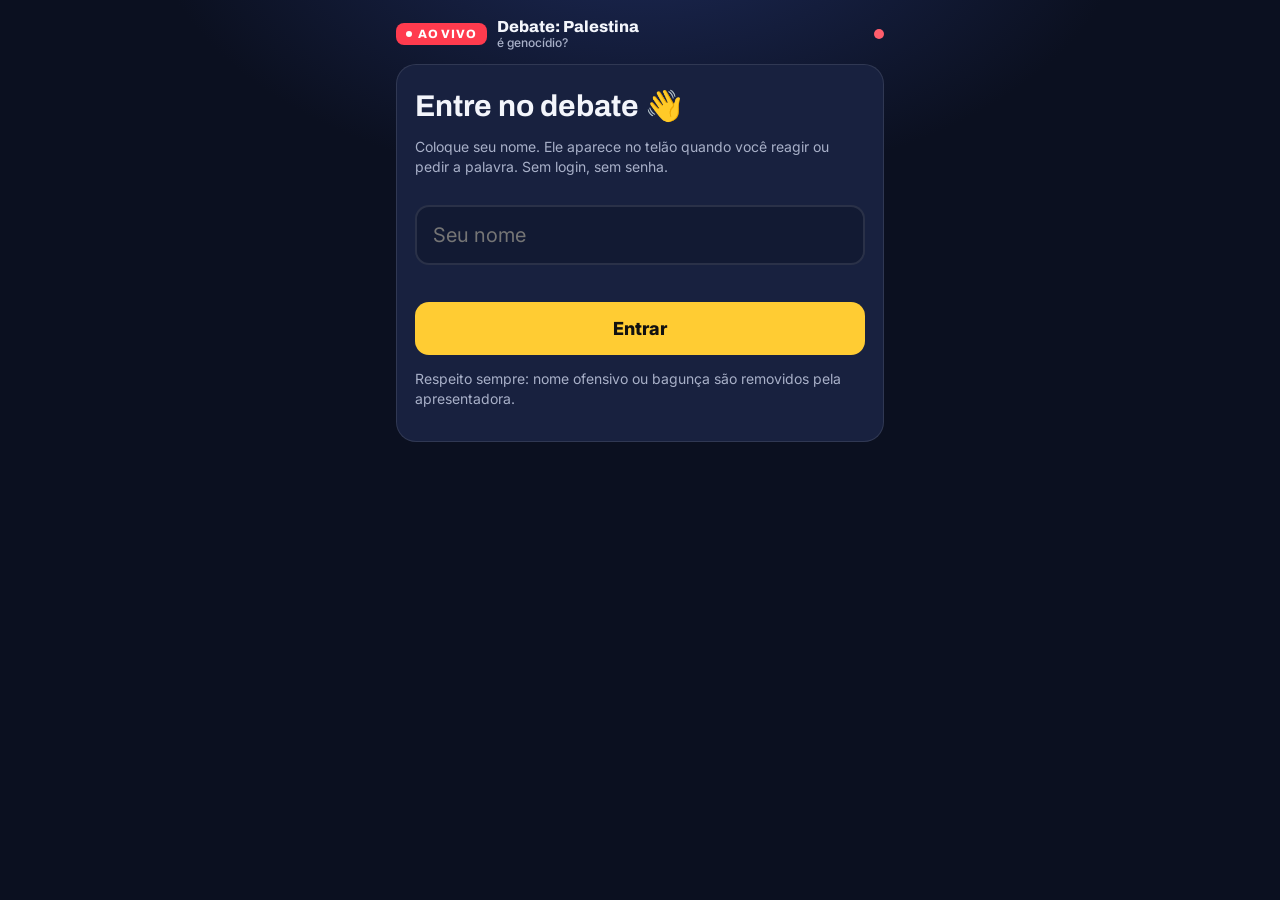
==== index.html @ a7bea403 "Debate ao vivo: telão, painel da apresentadora e página dos alunos Co-Authored-By: Claude Opus 5.5 <" ====
<!DOCTYPE html>
<html lang="pt-BR">
<head>
<meta charset="utf-8">
<meta name="viewport" content="width=device-width, initial-scale=1, maximum-scale=1, viewport-fit=cover">
<meta name="theme-color" content="#0b1020">
<title>Participe · Debate Palestina</title>
<link rel="stylesheet" href="css/base.css">
<style>
  body { min-height: 100dvh; padding: env(safe-area-inset-top) 0 env(safe-area-inset-bottom);
    background: radial-gradient(700px 400px at 50% -10%, #1d2a58, var(--bg) 70%); }
  .app { max-width: 520px; margin: 0 auto; padding: 18px 16px 40px; }
  header { display: flex; align-items: center; gap: 10px; margin-bottom: 14px; }
  header .live-badge { font-size: 12px; }
  header .t { font-family: var(--head); font-weight: 800; font-size: 16px; flex: 1; }
  header .t small { display: block; color: var(--muted); font-family: var(--body); font-weight: 500; font-size: 12px; }

  .box { background: var(--panel); border: 1px solid var(--line); border-radius: 20px; padding: 18px; margin-bottom: 14px; }
  h1 { font-family: var(--head); font-size: 30px; line-height: 1.05; margin: 8px 0 10px; }
  .muted { color: var(--muted); font-size: 14px; line-height: 1.45; }

  #join input { width: 100%; padding: 16px; font-size: 20px; border-radius: 14px; border: 2px solid var(--line); background: var(--bg2); color: var(--text); margin-top: 14px; }
  #join input:focus { outline: none; border-color: var(--blue); }
  .btn { width: 100%; padding: 16px; border-radius: 14px; font-weight: 800; font-size: 18px; background: var(--accent); color: #111; margin-top: 12px; }
  .btn:active { transform: scale(.98); }
  .err { color: var(--red); font-size: 14px; min-height: 1.2em; margin-top: 8px; }

  .me { display: flex; align-items: center; justify-content: space-between; font-size: 14px; color: var(--muted); margin-bottom: 12px; }
  .me b { color: var(--text); font-size: 16px; }
  .me button { background: none; color: var(--blue); font-size: 13px; text-decoration: underline; }

  .now { font-size: 13px; color: var(--muted); text-transform: uppercase; letter-spacing: .1em; }
  .now-title { font-family: var(--head); font-size: 20px; font-weight: 800; margin-top: 4px; line-height: 1.2; }

  .reacts { display: grid; grid-template-columns: repeat(3, 1fr); gap: 10px; }
  .reacts button { background: var(--bg2); border: 1px solid var(--line); border-radius: 18px; padding: 14px 6px 10px; color: var(--text); position: relative; overflow: hidden; transition: transform .08s; }
  .reacts button .e { font-size: 40px; display: block; line-height: 1.1; }
  .reacts button .l { font-size: 12px; color: var(--muted); font-weight: 600; }
  .reacts button:active { transform: scale(.93); }
  .reacts button.pop { animation: pop .35s; }
  @keyframes pop { 40% { transform: scale(1.12); } }
  .reacts button .cd { position: absolute; left: 0; bottom: 0; height: 4px; background: var(--accent); width: 0; }
  .reacts.off { opacity: .35; pointer-events: none; }
  .reacts button.wide { grid-column: span 1; }

  .hand { width: 100%; border-radius: 20px; padding: 18px; font-size: 20px; font-weight: 800; background: var(--blue); color: #061128; display: flex; align-items: center; justify-content: center; gap: 10px; }
  .hand.waiting { background: var(--panel2); color: var(--text); border: 2px dashed var(--blue); }
  .hand:disabled { opacity: .4; }
  .turn { text-align: center; background: var(--live); border-radius: 20px; padding: 22px; font-family: var(--head); font-weight: 900; font-size: 26px; animation: pulse 1.2s infinite; }
  @keyframes pulse { 50% { box-shadow: 0 0 0 10px rgba(255,59,78,.25); } }
  .qpos { text-align: center; color: var(--muted); font-size: 14px; margin-top: 8px; }

  .poll h3 { margin: 6px 0 12px; font-family: var(--head); font-size: 20px; line-height: 1.2; }
  .opt { width: 100%; text-align: left; padding: 15px 16px; border-radius: 14px; background: var(--bg2); border: 2px solid var(--line); color: var(--text); font-size: 17px; font-weight: 700; margin-bottom: 9px; position: relative; overflow: hidden; }
  .opt.sel { border-color: var(--accent); background: rgba(255,204,51,.12); }
  .opt .f { position: absolute; inset: 0 auto 0 0; background: rgba(77,163,255,.22); }
  .opt span { position: relative; }
  .opt .p { float: right; }
  .poll .live-badge { font-size: 11px; }

  .banned { text-align: center; padding: 30px 18px; }
  .toast { position: fixed; left: 50%; bottom: 24px; transform: translateX(-50%); background: #fff; color: #111; padding: 10px 18px; border-radius: 999px; font-weight: 700; font-size: 14px; opacity: 0; transition: opacity .2s; pointer-events: none; }
  .toast.on { opacity: 1; }
  .conn { display: flex; align-items: center; gap: 6px; font-size: 12px; color: var(--muted); }
  [hidden] { display: none !important; }
</style>
</head>
<body>
<div class="app">
  <header>
    <span class="live-badge">Ao vivo</span>
    <div class="t">Debate: Palestina<small>é genocídio?</small></div>
    <div class="conn"><span class="dot" id="conn"></span></div>
  </header>

  <!-- Entrar -->
  <section id="join" class="box" hidden>
    <h1>Entre no debate 👋</h1>
    <p class="muted">Coloque seu nome. Ele aparece no telão quando você reagir ou pedir a palavra. Sem login, sem senha.</p>
    <form id="joinForm" autocomplete="off">
      <input id="name" maxlength="22" placeholder="Seu nome" autocapitalize="words" enterkeyhint="go">
      <div class="err" id="joinErr"></div>
      <button class="btn" type="submit">Entrar</button>
    </form>
    <p class="muted" style="margin-top:14px">Respeito sempre: nome ofensivo ou bagunça são removidos pela apresentadora.</p>
  </section>

  <!-- Principal -->
  <section id="main" hidden>
    <div class="me"><span>Você é <b id="myName"></b></span><button id="rename" type="button">trocar nome</button></div>

    <div class="box" id="nowBox">
      <div class="now">No telão agora</div>
      <div class="now-title" id="nowTitle">Aguardando a apresentação…</div>
    </div>

    <div class="box poll" id="pollBox" hidden></div>

    <div class="box" id="handBox">
      <div id="turn" class="turn" hidden>🎤 É SUA VEZ! Pode falar</div>
      <button class="hand" id="hand" type="button">✋ Quero falar</button>
      <div class="qpos" id="qpos"></div>
    </div>

    <div class="box">
      <div class="now" style="margin-bottom:10px">Reaja ao que está sendo dito</div>
      <div class="reacts" id="reacts"></div>
      <div class="qpos" id="reactNote"></div>
    </div>
  </section>

  <section id="banned" class="box banned" hidden>
    <h1>🚫</h1>
    <p>A apresentadora removeu você da participação.<br>Você ainda pode acompanhar pelo telão.</p>
  </section>
</div>
<div class="toast" id="toast"></div>

<script src="js/mqtt.min.js"></script>
<script src="js/core.js"></script>
<script src="js/slides.js"></script>
<script>
(function () {
  const { T, UID, store, esc, REACTIONS, nameProblem, cleanName, peek } = DP;
  const bus = DP.createBus('aluno');
  const $ = id => document.getElementById(id);

  let name = store.get('name', '');
  let state = Object.assign({}, DP.DEFAULT_STATE);
  let queue = { items: [] };
  let myVotes = store.get('votes', {});
  let raised = false;

  bus.onStatus(n => { $('conn').className = 'dot ' + (n ? 'on' : 'off'); });

  function toast(t) { const el = $('toast'); el.textContent = t; el.classList.add('on'); clearTimeout(toast.t); toast.t = setTimeout(() => el.classList.remove('on'), 1600); }

  function show() {
    const banned = (state.banned || []).includes(UID);
    $('banned').hidden = !banned;
    $('join').hidden = banned || !!name;
    $('main').hidden = banned || !name;
    if (name) $('myName').textContent = name;
  }

  /* ---- entrar ---- */
  $('name').value = name;
  $('joinForm').onsubmit = e => {
    e.preventDefault();
    const n = cleanName($('name').value);
    const p = nameProblem(n);
    if (p) { $('joinErr').textContent = p; return; }
    name = n; store.set('name', name);
    hello(); show(); render();
  };
  $('rename').onclick = () => {
    if (raised) lower();
    name = ''; store.del('name'); show(); $('name').focus();
  };

  function hello() { if (name) bus.send(T.hello, { uid: UID, name }); }
  setInterval(hello, 20000);
  bus.onStatus(n => { if (n) hello(); });

  /* ---- estado vindo da apresentadora ---- */
  bus.on(T.state, msg => {
    const s = peek(msg); if (!s) return;
    if ((s.v || 0) < (state.v || 0)) return;
    state = Object.assign({}, DP.DEFAULT_STATE, s);
    show(); render();
  });
  bus.on(T.queue, msg => {
    const q = peek(msg); if (!q) return;
    queue = q;
    raised = (q.items || []).some(i => i.uid === UID) || (raised && Date.now() - (raised.t || 0) < 4000);
    renderHand();
  });

  /* ---- reações ---- */
  const COOLDOWN = 2500;
  let lastReact = 0;
  $('reacts').innerHTML = REACTIONS.map(r =>
    `<button type="button" data-k="${r.k}"><span class="e">${r.e}</span><span class="l">${r.label}</span><i class="cd"></i></button>`).join('');
  $('reacts').addEventListener('click', e => {
    const b = e.target.closest('button'); if (!b) return;
    const now = Date.now();
    if (now - lastReact < COOLDOWN) { toast('Calma! Espera um pouquinho 😅'); return; }
    if (!bus.online) { toast('Sem conexão… tentando de novo'); return; }
    lastReact = now;
    bus.send(T.react, { uid: UID, name, k: b.dataset.k });
    if (navigator.vibrate) navigator.vibrate(18);
    b.classList.remove('pop'); void b.offsetWidth; b.classList.add('pop');
    document.querySelectorAll('.reacts .cd').forEach(cd => {
      cd.style.transition = 'none'; cd.style.width = '100%';
      requestAnimationFrame(() => { cd.style.transition = `width ${COOLDOWN}ms linear`; cd.style.width = '0'; });
    });
  });

  /* ---- pedir a palavra ---- */
  $('hand').onclick = () => {
    if (!bus.online) { toast('Sem conexão… tentando de novo'); return; }
    if (raised) lower(); else raise();
  };
  function raise() { raised = { t: Date.now() }; bus.send(T.hand, { uid: UID, name, action: 'raise' }); toast('Pedido enviado ✋'); renderHand(); }
  function lower() { raised = false; bus.send(T.hand, { uid: UID, name, action: 'lower' }); renderHand(); }

  function renderHand() {
    const items = queue.items || [];
    const pos = items.findIndex(i => i.uid === UID);
    const speaking = state.speaker && state.speaker.uid === UID;
    $('turn').hidden = !speaking;
    const b = $('hand');
    b.hidden = speaking;
    b.disabled = !state.hands && !raised;
    if (raised) {
      b.className = 'hand waiting';
      b.textContent = '✋ Na fila — tocar para desistir';
      $('qpos').textContent = pos >= 0 ? (pos === 0 ? 'Você é o próximo!' : `Sua posição na fila: ${pos + 1}º`) : 'Enviando…';
    } else {
      b.className = 'hand';
      b.textContent = state.hands ? '✋ Quero falar' : '✋ Fila fechada no momento';
      $('qpos').textContent = items.length ? `${items.length} pessoa${items.length > 1 ? 's' : ''} na fila` : '';
    }
    if (speaking) $('qpos').textContent = 'Fale alto e claro. Todo mundo está te ouvindo!';
  }

  /* ---- votação ---- */
  function renderPoll() {
    const p = state.poll;
    const box = $('pollBox');
    if (!p || (!p.open && !p.show)) { box.hidden = true; return; }
    box.hidden = false;
    const mine = myVotes[p.id];
    const total = p.total || 0;
    box.innerHTML = `
      ${p.open ? '<span class="live-badge">Votação aberta</span>' : '<span class="now">Resultado</span>'}
      <h3>${esc(p.q)}</h3>
      ${p.options.map((o, i) => {
        const pct = total ? Math.round(((p.counts || [])[i] || 0) * 100 / total) : 0;
        return `<button class="opt ${mine === i ? 'sel' : ''}" data-i="${i}" ${p.open ? '' : 'disabled'}>
          ${p.show ? `<i class="f" style="width:${pct}%"></i>` : ''}
          <span>${mine === i ? '✅ ' : ''}${esc(o)}</span>${p.show ? `<span class="p">${pct}%</span>` : ''}</button>`;
      }).join('')}
      <div class="qpos">${p.open ? (mine != null ? 'Voto registrado. Pode trocar até a votação fechar.' : 'Toque numa opção para votar.') : `${total} votos`}</div>`;
  }
  $('pollBox').addEventListener('click', e => {
    const b = e.target.closest('.opt'); if (!b || !state.poll || !state.poll.open) return;
    const i = +b.dataset.i;
    myVotes[state.poll.id] = i; store.set('votes', myVotes);
    bus.send(T.vote, { uid: UID, pollId: state.poll.id, opt: i });
    if (navigator.vibrate) navigator.vibrate(18);
    renderPoll();
  });

  function render() {
    const sl = SLIDES[state.slide];
    $('nowTitle').textContent = sl ? sl.title : '';
    $('reacts').classList.toggle('off', !state.reactions);
    $('reactNote').textContent = state.reactions ? '' : 'Reações pausadas pela apresentadora.';
    renderPoll(); renderHand();
  }

  show(); render();
})();
</script>
</body>
</html>
---- css/base.css ----
@import url('https://fonts.googleapis.com/css2?family=Archivo:wght@500;700;800;900&family=Inter:wght@400;500;600;700;800&display=swap');

:root {
  --bg: #0b1020;
  --bg2: #121a33;
  --panel: #18213f;
  --panel2: #1f2a4f;
  --line: rgba(255,255,255,.10);
  --text: #f3f5fb;
  --muted: #a8b0c8;
  --live: #ff3b4e;
  --accent: #ffcc33;
  --blue: #4da3ff;
  --green: #2fd18b;
  --red: #ff5d6c;
  --radius: 18px;
  --head: 'Archivo', 'Inter', system-ui, sans-serif;
  --body: 'Inter', system-ui, -apple-system, 'Segoe UI', Roboto, sans-serif;
}

* { box-sizing: border-box; }
html, body { margin: 0; padding: 0; }
body { background: var(--bg); color: var(--text); font-family: var(--body); -webkit-font-smoothing: antialiased; }
button { font: inherit; cursor: pointer; border: 0; }
input { font: inherit; }

.live-badge {
  display: inline-flex; align-items: center; gap: .45em;
  background: var(--live); color: #fff; font-family: var(--head); font-weight: 800;
  letter-spacing: .08em; text-transform: uppercase; padding: .35em .8em; border-radius: 8px;
}
.live-badge::before { content: ''; width: .55em; height: .55em; border-radius: 50%; background: #fff; animation: blink 1.2s infinite; }
@keyframes blink { 50% { opacity: .25; } }

.dot { width: 10px; height: 10px; border-radius: 50%; background: #666; display: inline-block; }
.dot.on { background: var(--green); box-shadow: 0 0 10px var(--green); }
.dot.off { background: var(--red); }

.gate {
  position: fixed; inset: 0; z-index: 100; display: grid; place-items: center;
  background: radial-gradient(1200px 600px at 50% 0%, #1b2752, var(--bg));
}
.gate form { background: var(--panel); border: 1px solid var(--line); border-radius: 22px; padding: 32px; width: min(420px, 92vw); text-align: center; }
.gate h1 { font-family: var(--head); margin: .2em 0 .3em; font-size: 28px; }
.gate p { color: var(--muted); margin: 0 0 18px; line-height: 1.45; }
.gate input { width: 100%; padding: 14px 16px; border-radius: 12px; border: 1px solid var(--line); background: var(--bg2); color: var(--text); font-size: 20px; text-align: center; letter-spacing: .2em; }
.gate button { margin-top: 14px; width: 100%; padding: 14px; border-radius: 12px; background: var(--accent); color: #111; font-weight: 800; font-size: 17px; }
.gate .err { color: var(--red); min-height: 1.3em; margin-top: 10px; font-size: 14px; }
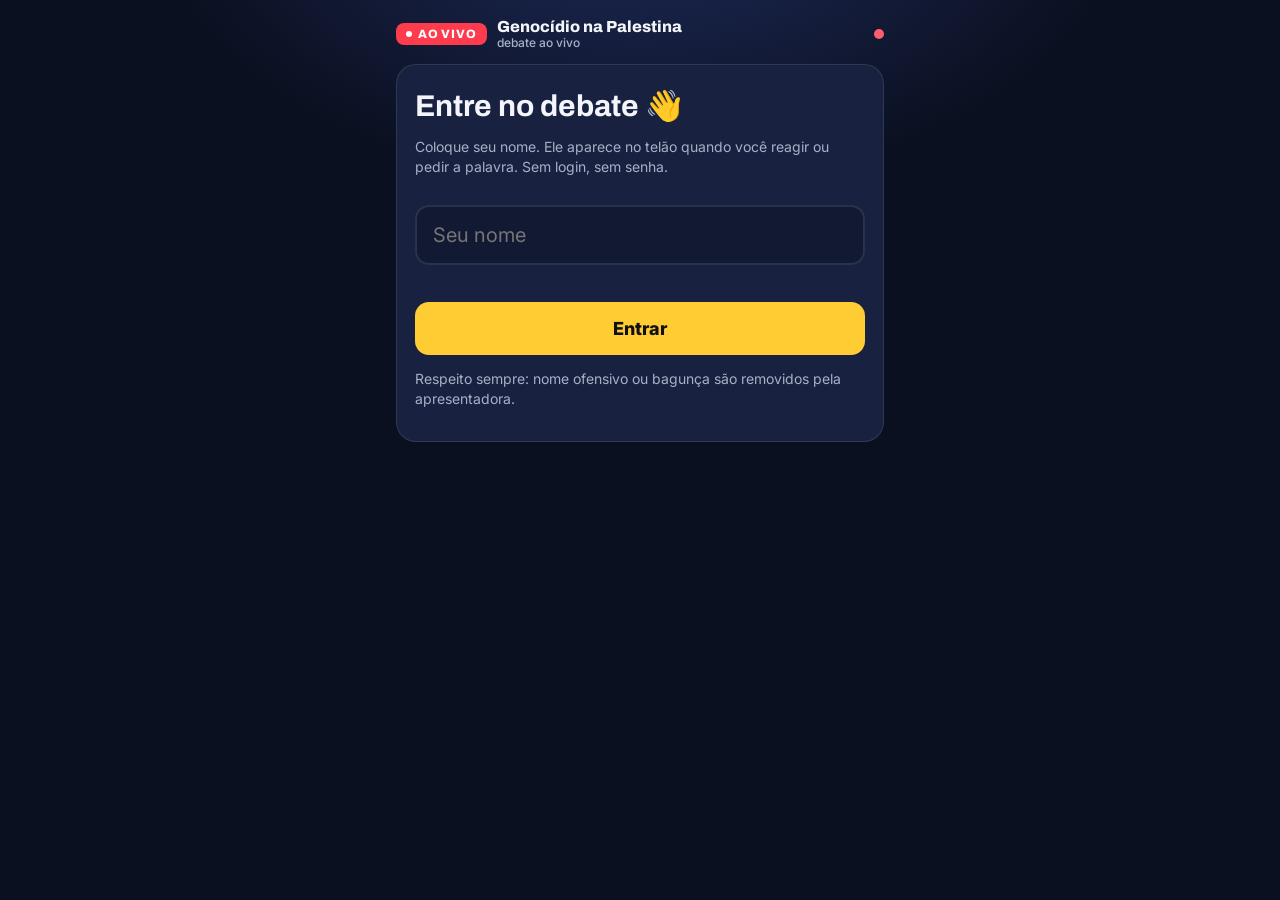
==== commit 933caa77: "Formato de times: Lado da Palestina x Lado de Israel com placar Co-Authored-By: Claude Opus 5.5 <nor" ====
--- a/index.html
+++ b/index.html
@@ -69,7 +69,7 @@
 <div class="app">
   <header>
     <span class="live-badge">Ao vivo</span>
-    <div class="t">Debate: Palestina<small>é genocídio?</small></div>
+    <div class="t">Genocídio na Palestina<small>debate ao vivo</small></div>
     <div class="conn"><span class="dot" id="conn"></span></div>
   </header>
 
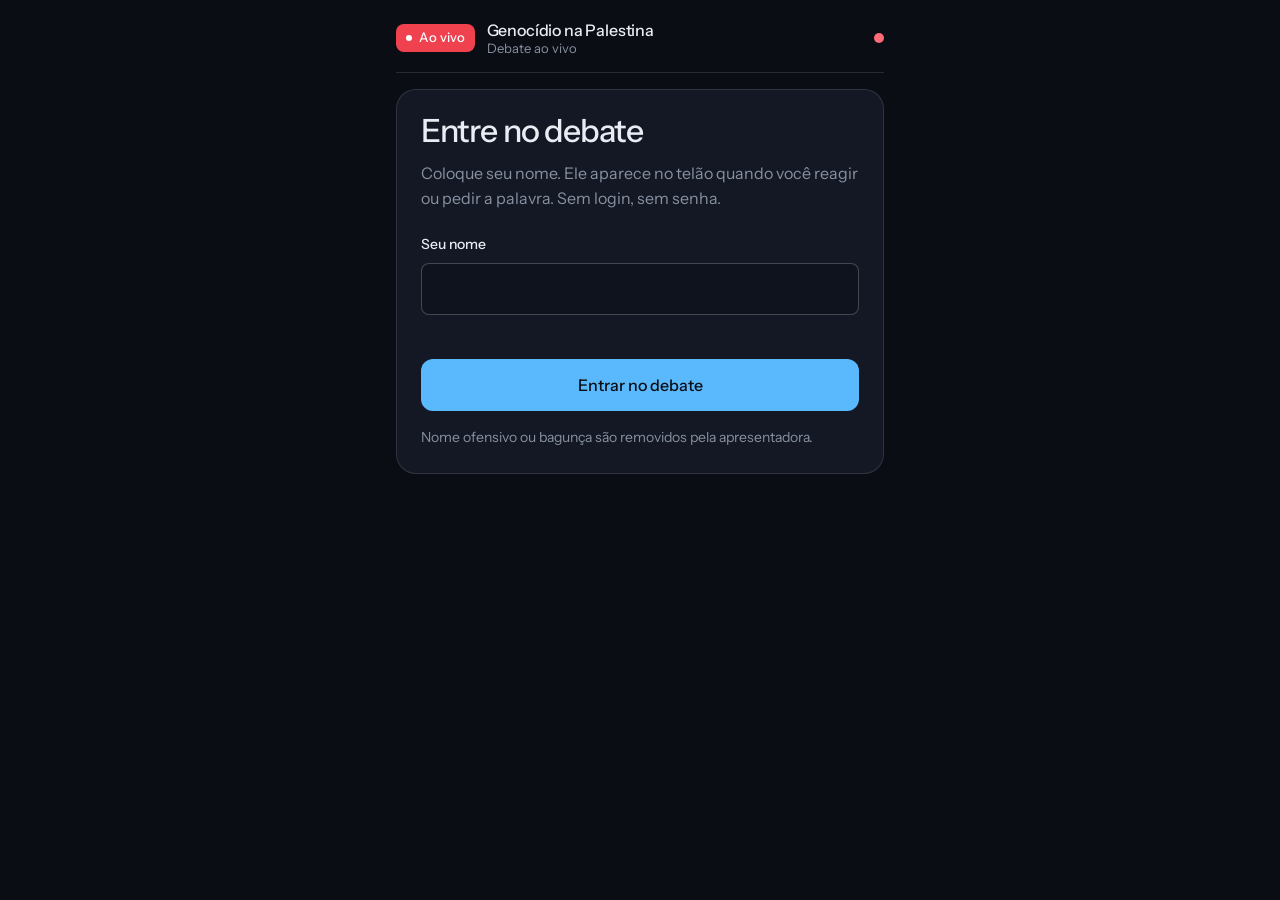
==== commit 1242b0c6: "Visual novo com a tasteskill: paleta e fontes sorteadas, movimento e acessibilidade - Paleta blue-bl" ====
--- a/index.html
+++ b/index.html
@@ -7,111 +7,115 @@
 <title>Participe · Debate Palestina</title>
 <link rel="stylesheet" href="css/base.css">
 <style>
-  body { min-height: 100dvh; padding: env(safe-area-inset-top) 0 env(safe-area-inset-bottom);
-    background: radial-gradient(700px 400px at 50% -10%, #1d2a58, var(--bg) 70%); }
-  .app { max-width: 520px; margin: 0 auto; padding: 18px 16px 40px; }
-  header { display: flex; align-items: center; gap: 10px; margin-bottom: 14px; }
-  header .live-badge { font-size: 12px; }
-  header .t { font-family: var(--head); font-weight: 800; font-size: 16px; flex: 1; }
-  header .t small { display: block; color: var(--muted); font-family: var(--body); font-weight: 500; font-size: 12px; }
-
-  .box { background: var(--panel); border: 1px solid var(--line); border-radius: 20px; padding: 18px; margin-bottom: 14px; }
-  h1 { font-family: var(--head); font-size: 30px; line-height: 1.05; margin: 8px 0 10px; }
-  .muted { color: var(--muted); font-size: 14px; line-height: 1.45; }
-
-  #join input { width: 100%; padding: 16px; font-size: 20px; border-radius: 14px; border: 2px solid var(--line); background: var(--bg2); color: var(--text); margin-top: 14px; }
-  #join input:focus { outline: none; border-color: var(--blue); }
-  .btn { width: 100%; padding: 16px; border-radius: 14px; font-weight: 800; font-size: 18px; background: var(--accent); color: #111; margin-top: 12px; }
-  .btn:active { transform: scale(.98); }
-  .err { color: var(--red); font-size: 14px; min-height: 1.2em; margin-top: 8px; }
-
-  .me { display: flex; align-items: center; justify-content: space-between; font-size: 14px; color: var(--muted); margin-bottom: 12px; }
-  .me b { color: var(--text); font-size: 16px; }
-  .me button { background: none; color: var(--blue); font-size: 13px; text-decoration: underline; }
-
-  .now { font-size: 13px; color: var(--muted); text-transform: uppercase; letter-spacing: .1em; }
-  .now-title { font-family: var(--head); font-size: 20px; font-weight: 800; margin-top: 4px; line-height: 1.2; }
-
-  .reacts { display: grid; grid-template-columns: repeat(3, 1fr); gap: 10px; }
-  .reacts button { background: var(--bg2); border: 1px solid var(--line); border-radius: 18px; padding: 14px 6px 10px; color: var(--text); position: relative; overflow: hidden; transition: transform .08s; }
-  .reacts button .e { font-size: 40px; display: block; line-height: 1.1; }
-  .reacts button .l { font-size: 12px; color: var(--muted); font-weight: 600; }
-  .reacts button:active { transform: scale(.93); }
-  .reacts button.pop { animation: pop .35s; }
-  @keyframes pop { 40% { transform: scale(1.12); } }
-  .reacts button .cd { position: absolute; left: 0; bottom: 0; height: 4px; background: var(--accent); width: 0; }
-  .reacts.off { opacity: .35; pointer-events: none; }
-  .reacts button.wide { grid-column: span 1; }
-
-  .hand { width: 100%; border-radius: 20px; padding: 18px; font-size: 20px; font-weight: 800; background: var(--blue); color: #061128; display: flex; align-items: center; justify-content: center; gap: 10px; }
-  .hand.waiting { background: var(--panel2); color: var(--text); border: 2px dashed var(--blue); }
+  body { min-height: 100dvh; padding: env(safe-area-inset-top) 0 env(safe-area-inset-bottom); }
+  .app { max-width: 520px; margin: 0 auto; padding: 16px 16px 48px; }
+  header { display: flex; align-items: center; gap: 12px; padding: 4px 0 16px; margin-bottom: 16px; border-bottom: 1px solid var(--line); }
+  header .live-badge { font-size: 13px; }
+  header .t { font-family: var(--head); font-weight: 500; font-size: 16px; flex: 1; line-height: 1.25; letter-spacing: -.01em; }
+  header .t small { display: block; color: var(--muted); font-family: var(--body); font-weight: 400; font-size: 13px; letter-spacing: 0; }
+
+  .box { background: var(--panel); border: 1px solid var(--line); border-radius: var(--r-lg); padding: 24px; margin-bottom: 12px; }
+  h1 { font-size: 32px; line-height: 1.08; margin: 0 0 12px; }
+  .muted { color: var(--muted); font-size: 16px; line-height: 1.55; margin: 0; }
+  .muted.small { font-size: 14px; }
+
+  label.field { display: block; font-size: 14px; font-weight: 500; margin: 24px 0 8px; }
+  #join input { width: 100%; height: 52px; padding: 0 16px; font-size: 18px; border-radius: var(--r-sm); border: 1px solid var(--line-strong); background: var(--bg2); color: var(--text); }
+  #join input:focus { outline: none; border-color: var(--action); box-shadow: 0 0 0 3px rgba(90,185,252,.25); transition: box-shadow 140ms var(--ease); }
+  .btn { width: 100%; height: 52px; border-radius: var(--r-btn); font-weight: 500; font-size: 16px; background: var(--action); color: var(--action-ink); margin-top: 16px; }
+  @media (hover: hover) and (pointer: fine) { .btn:hover { background: #4ea4e0; } }
+  .err { color: var(--red); font-size: 14px; min-height: 1.4em; margin-top: 8px; }
+
+  .me { display: flex; align-items: center; justify-content: space-between; font-size: 14px; color: var(--muted); margin-bottom: 12px; min-height: 44px; }
+  .me b { color: var(--text); font-size: 16px; font-weight: 500; }
+  .linkbtn { background: none; color: var(--action); font-size: 14px; text-decoration: underline; text-underline-offset: 3px; min-height: 44px; padding: 0 4px; }
+
+  .label { font-size: 13px; font-weight: 500; color: var(--muted); }
+  .now-title { font-family: var(--head); font-size: 20px; font-weight: 500; margin-top: 6px; line-height: 1.25; letter-spacing: -.01em; }
+
+  .reacts { display: grid; grid-template-columns: repeat(5, 1fr); gap: 8px; margin-top: 16px; }
+  .reacts button { background: var(--bg2); border: 1px solid var(--line); border-radius: var(--r-md); min-height: 72px; padding: 10px 2px 8px; position: relative; overflow: hidden; }
+  @media (hover: hover) and (pointer: fine) { .reacts button:hover { border-color: var(--line-strong); } }
+  .reacts button .e { font-size: 30px; display: block; line-height: 1.15; }
+  .reacts button .l { font-size: 13px; color: var(--muted); font-weight: 500; display: block; margin-top: 2px; }
+  .reacts button.sent { border-color: var(--action); }
+  .reacts button .cd { position: absolute; left: 0; bottom: 0; height: 3px; background: var(--action); width: 0; }
+  .reacts.off { opacity: .4; pointer-events: none; }
+  @media (max-width: 460px) { .reacts button .l { position: absolute; width: 1px; height: 1px; overflow: hidden; clip: rect(0 0 0 0); } .reacts button { min-height: 64px; } .reacts button .e { font-size: 32px; } }
+
+  .hand { width: 100%; min-height: 56px; border-radius: var(--r-btn); padding: 0 16px; font-size: 17px; font-weight: 500; background: var(--action); color: var(--action-ink); display: flex; align-items: center; justify-content: center; gap: 10px; }
+  .hand.waiting { background: transparent; color: var(--text); border: 1px solid var(--action); }
   .hand:disabled { opacity: .4; }
-  .turn { text-align: center; background: var(--live); border-radius: 20px; padding: 22px; font-family: var(--head); font-weight: 900; font-size: 26px; animation: pulse 1.2s infinite; }
-  @keyframes pulse { 50% { box-shadow: 0 0 0 10px rgba(255,59,78,.25); } }
-  .qpos { text-align: center; color: var(--muted); font-size: 14px; margin-top: 8px; }
-
-  .poll h3 { margin: 6px 0 12px; font-family: var(--head); font-size: 20px; line-height: 1.2; }
-  .opt { width: 100%; text-align: left; padding: 15px 16px; border-radius: 14px; background: var(--bg2); border: 2px solid var(--line); color: var(--text); font-size: 17px; font-weight: 700; margin-bottom: 9px; position: relative; overflow: hidden; }
-  .opt.sel { border-color: var(--accent); background: rgba(255,204,51,.12); }
-  .opt .f { position: absolute; inset: 0 auto 0 0; background: rgba(77,163,255,.22); }
+  .turn { text-align: center; background: var(--live); color: #fff; border-radius: var(--r-md); padding: 20px 16px; font-family: var(--head); font-weight: 500; font-size: 24px; letter-spacing: -.01em; margin-bottom: 4px; }
+  .qpos { text-align: center; color: var(--muted); font-size: 14px; margin-top: 12px; }
+  .qpos:empty { display: none; }
+
+  .poll h3 { margin: 12px 0 16px; font-size: 21px; line-height: 1.25; letter-spacing: -.01em; }
+  .opt { width: 100%; min-height: 56px; text-align: left; padding: 0 16px; border-radius: var(--r-sm); background: var(--bg2); border: 1px solid var(--line-strong); font-size: 16px; font-weight: 500; margin-bottom: 8px; position: relative; overflow: hidden; display: flex; align-items: center; justify-content: space-between; gap: 12px; }
+  @media (hover: hover) and (pointer: fine) { .opt:not(:disabled):hover { border-color: var(--action); } }
+  .opt.sel { border-color: var(--action); box-shadow: inset 0 0 0 1px var(--action); }
+  .opt .f { position: absolute; inset: 0 auto 0 0; background: rgba(90,185,252,.16); }
   .opt span { position: relative; }
-  .opt .p { float: right; }
-  .poll .live-badge { font-size: 11px; }
-
-  .banned { text-align: center; padding: 30px 18px; }
-  .toast { position: fixed; left: 50%; bottom: 24px; transform: translateX(-50%); background: #fff; color: #111; padding: 10px 18px; border-radius: 999px; font-weight: 700; font-size: 14px; opacity: 0; transition: opacity .2s; pointer-events: none; }
-  .toast.on { opacity: 1; }
-  .conn { display: flex; align-items: center; gap: 6px; font-size: 12px; color: var(--muted); }
+  .opt .check { color: var(--action); margin-right: 6px; }
+  .opt .p { font-family: var(--font-mono); font-size: 15px; }
+  .poll .live-badge { font-size: 13px; }
+
+  .banned { text-align: center; padding: 32px 24px; }
+  .toast { position: fixed; left: 50%; bottom: calc(24px + env(safe-area-inset-bottom)); transform: translateX(-50%) translateY(8px); background: var(--text); color: var(--bg); padding: 12px 18px; border-radius: var(--r-sm); font-weight: 500; font-size: 14px; opacity: 0; transition: opacity 200ms var(--ease), transform 200ms var(--ease); pointer-events: none; }
+  .toast.on { opacity: 1; transform: translateX(-50%) translateY(0); }
+  .conn { display: flex; align-items: center; gap: 6px; font-size: 13px; color: var(--muted); }
   [hidden] { display: none !important; }
+  @media (prefers-reduced-motion: reduce) { .toast { transform: translateX(-50%); } }
 </style>
 </head>
 <body>
 <div class="app">
   <header>
     <span class="live-badge">Ao vivo</span>
-    <div class="t">Genocídio na Palestina<small>debate ao vivo</small></div>
-    <div class="conn"><span class="dot" id="conn"></span></div>
+    <div class="t">Genocídio na Palestina<small>Debate ao vivo</small></div>
+    <div class="conn"><span class="dot" id="conn" role="img" aria-label="Conexão"></span></div>
   </header>
 
   <!-- Entrar -->
   <section id="join" class="box" hidden>
-    <h1>Entre no debate 👋</h1>
+    <h1>Entre no debate</h1>
     <p class="muted">Coloque seu nome. Ele aparece no telão quando você reagir ou pedir a palavra. Sem login, sem senha.</p>
     <form id="joinForm" autocomplete="off">
-      <input id="name" maxlength="22" placeholder="Seu nome" autocapitalize="words" enterkeyhint="go">
-      <div class="err" id="joinErr"></div>
-      <button class="btn" type="submit">Entrar</button>
+      <label class="field" for="name">Seu nome</label>
+      <input id="name" maxlength="22" autocomplete="given-name" autocapitalize="words" enterkeyhint="go" aria-describedby="joinErr">
+      <div class="err" id="joinErr" role="alert"></div>
+      <button class="btn" type="submit">Entrar no debate</button>
     </form>
-    <p class="muted" style="margin-top:14px">Respeito sempre: nome ofensivo ou bagunça são removidos pela apresentadora.</p>
+    <p class="muted small" style="margin-top:16px">Nome ofensivo ou bagunça são removidos pela apresentadora.</p>
   </section>
 
   <!-- Principal -->
   <section id="main" hidden>
-    <div class="me"><span>Você é <b id="myName"></b></span><button id="rename" type="button">trocar nome</button></div>
+    <div class="me"><span>Você é <b id="myName"></b></span><button id="rename" class="linkbtn" type="button">Trocar nome</button></div>
 
     <div class="box" id="nowBox">
-      <div class="now">No telão agora</div>
+      <div class="label">No telão agora</div>
       <div class="now-title" id="nowTitle">Aguardando a apresentação…</div>
     </div>
 
     <div class="box poll" id="pollBox" hidden></div>
 
     <div class="box" id="handBox">
-      <div id="turn" class="turn" hidden>🎤 É SUA VEZ! Pode falar</div>
-      <button class="hand" id="hand" type="button">✋ Quero falar</button>
+      <div id="turn" class="turn" hidden role="status">É a sua vez. Pode falar!</div>
+      <button class="hand" id="hand" type="button">Pedir a palavra</button>
       <div class="qpos" id="qpos"></div>
     </div>
 
     <div class="box">
-      <div class="now" style="margin-bottom:10px">Reaja ao que está sendo dito</div>
+      <div class="label">Reaja ao que está sendo dito</div>
       <div class="reacts" id="reacts"></div>
       <div class="qpos" id="reactNote"></div>
     </div>
   </section>
 
   <section id="banned" class="box banned" hidden>
-    <h1>🚫</h1>
-    <p>A apresentadora removeu você da participação.<br>Você ainda pode acompanhar pelo telão.</p>
+    <h1>Participação pausada</h1>
+    <p class="muted">A apresentadora removeu você da participação. Você ainda pode acompanhar pelo telão.</p>
   </section>
 </div>
 <div class="toast" id="toast"></div>
@@ -149,7 +153,8 @@
     e.preventDefault();
     const n = cleanName($('name').value);
     const p = nameProblem(n);
-    if (p) { $('joinErr').textContent = p; return; }
+    if (p) { $('joinErr').textContent = p; $('name').setAttribute('aria-invalid', 'true'); $('name').focus(); return; }
+    $('name').removeAttribute('aria-invalid');
     name = n; store.set('name', name);
     hello(); show(); render();
   };
@@ -180,16 +185,16 @@
   const COOLDOWN = 2500;
   let lastReact = 0;
   $('reacts').innerHTML = REACTIONS.map(r =>
-    `<button type="button" data-k="${r.k}"><span class="e">${r.e}</span><span class="l">${r.label}</span><i class="cd"></i></button>`).join('');
+    `<button type="button" data-k="${r.k}" aria-label="${r.label}"><span class="e" aria-hidden="true">${r.e}</span><span class="l" aria-hidden="true">${r.label.replace('...', '')}</span><i class="cd"></i></button>`).join('');
   $('reacts').addEventListener('click', e => {
     const b = e.target.closest('button'); if (!b) return;
     const now = Date.now();
-    if (now - lastReact < COOLDOWN) { toast('Calma! Espera um pouquinho 😅'); return; }
+    if (now - lastReact < COOLDOWN) { toast('Espere um pouquinho para reagir de novo'); return; }
     if (!bus.online) { toast('Sem conexão… tentando de novo'); return; }
     lastReact = now;
     bus.send(T.react, { uid: UID, name, k: b.dataset.k });
     if (navigator.vibrate) navigator.vibrate(18);
-    b.classList.remove('pop'); void b.offsetWidth; b.classList.add('pop');
+    document.querySelectorAll('.reacts button.sent').forEach(x => x.classList.remove('sent')); b.classList.add('sent'); setTimeout(() => b.classList.remove('sent'), COOLDOWN);
     document.querySelectorAll('.reacts .cd').forEach(cd => {
       cd.style.transition = 'none'; cd.style.width = '100%';
       requestAnimationFrame(() => { cd.style.transition = `width ${COOLDOWN}ms linear`; cd.style.width = '0'; });
@@ -201,7 +206,7 @@
     if (!bus.online) { toast('Sem conexão… tentando de novo'); return; }
     if (raised) lower(); else raise();
   };
-  function raise() { raised = { t: Date.now() }; bus.send(T.hand, { uid: UID, name, action: 'raise' }); toast('Pedido enviado ✋'); renderHand(); }
+  function raise() { raised = { t: Date.now() }; bus.send(T.hand, { uid: UID, name, action: 'raise' }); toast('Pedido enviado'); renderHand(); }
   function lower() { raised = false; bus.send(T.hand, { uid: UID, name, action: 'lower' }); renderHand(); }
 
   function renderHand() {
@@ -214,11 +219,11 @@
     b.disabled = !state.hands && !raised;
     if (raised) {
       b.className = 'hand waiting';
-      b.textContent = '✋ Na fila — tocar para desistir';
+      b.textContent = 'Na fila. Toque para desistir';
       $('qpos').textContent = pos >= 0 ? (pos === 0 ? 'Você é o próximo!' : `Sua posição na fila: ${pos + 1}º`) : 'Enviando…';
     } else {
       b.className = 'hand';
-      b.textContent = state.hands ? '✋ Quero falar' : '✋ Fila fechada no momento';
+      b.textContent = state.hands ? 'Pedir a palavra' : 'Fila fechada no momento';
       $('qpos').textContent = items.length ? `${items.length} pessoa${items.length > 1 ? 's' : ''} na fila` : '';
     }
     if (speaking) $('qpos').textContent = 'Fale alto e claro. Todo mundo está te ouvindo!';
@@ -233,13 +238,13 @@
     const mine = myVotes[p.id];
     const total = p.total || 0;
     box.innerHTML = `
-      ${p.open ? '<span class="live-badge">Votação aberta</span>' : '<span class="now">Resultado</span>'}
+      ${p.open ? '<span class="live-badge">Votação aberta</span>' : '<span class="label">Resultado</span>'}
       <h3>${esc(p.q)}</h3>
       ${p.options.map((o, i) => {
         const pct = total ? Math.round(((p.counts || [])[i] || 0) * 100 / total) : 0;
         return `<button class="opt ${mine === i ? 'sel' : ''}" data-i="${i}" ${p.open ? '' : 'disabled'}>
           ${p.show ? `<i class="f" style="width:${pct}%"></i>` : ''}
-          <span>${mine === i ? '✅ ' : ''}${esc(o)}</span>${p.show ? `<span class="p">${pct}%</span>` : ''}</button>`;
+          <span>${mine === i ? '<span class="check" aria-hidden="true">✓</span>' : ''}${esc(o)}</span>${p.show ? `<span class="p">${pct}%</span>` : ''}</button>`;
       }).join('')}
       <div class="qpos">${p.open ? (mine != null ? 'Voto registrado. Pode trocar até a votação fechar.' : 'Toque numa opção para votar.') : `${total} votos`}</div>`;
   }
@@ -247,7 +252,7 @@
     const b = e.target.closest('.opt'); if (!b || !state.poll || !state.poll.open) return;
     const i = +b.dataset.i;
     myVotes[state.poll.id] = i; store.set('votes', myVotes);
-    bus.send(T.vote, { uid: UID, pollId: state.poll.id, opt: i });
+    bus.send(T.vote, { uid: UID, name, pollId: state.poll.id, opt: i });
     if (navigator.vibrate) navigator.vibrate(18);
     renderPoll();
   });
--- a/css/base.css
+++ b/css/base.css
@@ -1,48 +1,112 @@
-@import url('https://fonts.googleapis.com/css2?family=Archivo:wght@500;700;800;900&family=Inter:wght@400;500;600;700;800&display=swap');
+/* Sistema visual (tasteskill 2.5, sorteio: palette blue-black-cornflower, type instrument, radius soft).
+   Fundo quase preto porque o projetor da sala lava cores claras; um único azul de ação, calmo e
+   sem cor de "lado" no conflito. O vermelho é só sinal de transmissão ao vivo. */
+/* Fontes embutidas (licença OFL, em fonts/): funcionam mesmo se a rede da escola bloquear o Google Fonts */
+@font-face { font-family: "Instrument Sans"; font-style: normal; font-display: swap; font-weight: 400 700;
+  src: url(../fonts/instrument-sans-latin-wght-normal.woff2) format("woff2-variations");
+  unicode-range: U+0000-00FF,U+0131,U+0152-0153,U+02BB-02BC,U+02C6,U+02DA,U+02DC,U+0304,U+0308,U+0329,U+2000-206F,U+20AC,U+2122,U+2191,U+2193,U+2212,U+2215,U+FEFF,U+FFFD; }
+@font-face { font-family: "Instrument Sans"; font-style: normal; font-display: swap; font-weight: 400 700;
+  src: url(../fonts/instrument-sans-latin-ext-wght-normal.woff2) format("woff2-variations");
+  unicode-range: U+0100-02BA,U+02BD-02C5,U+02C7-02CC,U+02CE-02D7,U+02DD-02FF,U+0304,U+0308,U+0329,U+1D00-1DBF,U+1E00-1E9F,U+1EF2-1EFF,U+2020,U+20A0-20AB,U+20AD-20C0,U+2113,U+2C60-2C7F,U+A720-A7FF; }
+@font-face { font-family: "DM Mono"; font-style: normal; font-display: swap; font-weight: 400; src: url(../fonts/dm-mono-latin-400-normal.woff2) format("woff2"); }
+@font-face { font-family: "DM Mono"; font-style: normal; font-display: swap; font-weight: 500; src: url(../fonts/dm-mono-latin-500-normal.woff2) format("woff2"); }
 
 :root {
-  --bg: #0b1020;
-  --bg2: #121a33;
-  --panel: #18213f;
-  --panel2: #1f2a4f;
-  --line: rgba(255,255,255,.10);
-  --text: #f3f5fb;
-  --muted: #a8b0c8;
-  --live: #ff3b4e;
-  --accent: #ffcc33;
-  --blue: #4da3ff;
-  --green: #2fd18b;
-  --red: #ff5d6c;
-  --radius: 18px;
-  --head: 'Archivo', 'Inter', system-ui, sans-serif;
-  --body: 'Inter', system-ui, -apple-system, 'Segoe UI', Roboto, sans-serif;
+  /* paleta sorteada */
+  --p-bg: #0a0d14; --p-surface: #131824; --p-ink: #e9edf3; --p-muted: #8891a1;
+  --p-action: #5ab9fc; --p-action-ink: #0a0d14;
+
+  /* nomes usados pelas telas */
+  --bg: var(--p-bg);
+  --bg2: #0f131d;
+  --panel: var(--p-surface);
+  --panel2: #1a2030;
+  --line: rgba(233, 237, 243, .13);
+  --line-strong: rgba(233, 237, 243, .24);
+  --text: var(--p-ink);
+  --muted: var(--p-muted);
+  --action: var(--p-action);
+  --action-ink: var(--p-action-ink);
+  --accent: var(--p-action);
+  --blue: var(--p-action);
+  --live: #f0414f;          /* só o sinal "ao vivo" e o "com a palavra" */
+  --green: #3cc98a;         /* só estado: conectado */
+  --red: #ff6b76;           /* só erro */
+  --neutral-fill: #2a3244;  /* barras que não lideram */
+
+  --font-display: "Instrument Sans", system-ui, sans-serif;
+  --font-text: "Instrument Sans", system-ui, sans-serif;
+  --font-mono: "DM Mono", ui-monospace, "SFMono-Regular", Menlo, Consolas, monospace;
+  --head: var(--font-display);
+  --body: var(--font-text);
+  --display-weight: 500;
+  --display-tracking: -0.028em;
+
+  --r-sm: 8px; --r-md: 12px; --r-lg: 20px; --r-btn: 12px;
+  --radius: var(--r-lg);
+
+  /* movimento (motion.md) */
+  --ease: cubic-bezier(.2, .8, .2, 1);
+  --ease-enter: cubic-bezier(.22, 1, .36, 1);
+  --m-in: 150ms; --m-out: 120ms; --m-press: 90ms;
 }
 
 * { box-sizing: border-box; }
 html, body { margin: 0; padding: 0; }
-body { background: var(--bg); color: var(--text); font-family: var(--body); -webkit-font-smoothing: antialiased; }
-button { font: inherit; cursor: pointer; border: 0; }
+body {
+  background: var(--bg); color: var(--text); font-family: var(--body);
+  font-size: 16px; line-height: 1.5; -webkit-font-smoothing: antialiased;
+}
+h1, h2, h3 { font-family: var(--head); font-weight: var(--display-weight); letter-spacing: var(--display-tracking); }
+button { font: inherit; cursor: pointer; border: 0; color: inherit; }
 input { font: inherit; }
+.num, .mono { font-family: var(--font-mono); font-variant-numeric: tabular-nums; letter-spacing: 0; }
 
+/* foco: anel de 2px na cor de ação, sem animação */
+:focus-visible { outline: 2px solid var(--action); outline-offset: 2px; }
+button:focus:not(:focus-visible) { outline: none; }
+
+/* camada de hover e clique (motion.md): sobe 1px, afunda ao clicar */
+button, .btn, a.btn {
+  transition: transform var(--m-out) var(--ease), background-color var(--m-out) var(--ease),
+              border-color var(--m-out) var(--ease), color var(--m-out) var(--ease);
+}
+@media (hover: hover) and (pointer: fine) {
+  button:not(:disabled):hover { transform: translateY(-1px); transition-duration: var(--m-in); }
+}
+button:not(:disabled):active { transform: translateY(1px) scale(.985); transition-duration: var(--m-press); }
+
+/* sinal de transmissão: ponto parado, um anel cresce e some (2,4 s) */
 .live-badge {
-  display: inline-flex; align-items: center; gap: .45em;
-  background: var(--live); color: #fff; font-family: var(--head); font-weight: 800;
-  letter-spacing: .08em; text-transform: uppercase; padding: .35em .8em; border-radius: 8px;
+  display: inline-flex; align-items: center; gap: .5em;
+  background: var(--live); color: #fff; font-family: var(--head); font-weight: 500;
+  padding: .3em .75em; border-radius: var(--r-sm); letter-spacing: 0;
 }
-.live-badge::before { content: ''; width: .55em; height: .55em; border-radius: 50%; background: #fff; animation: blink 1.2s infinite; }
-@keyframes blink { 50% { opacity: .25; } }
+.live-badge::before {
+  content: ''; width: .5em; height: .5em; border-radius: 50%; background: #fff; flex: none;
+  box-shadow: 0 0 0 0 rgba(255, 255, 255, .7); animation: live-ring 2.4s linear infinite;
+}
+@keyframes live-ring {
+  0% { box-shadow: 0 0 0 0 rgba(255, 255, 255, .6); }
+  70%, 100% { box-shadow: 0 0 0 .5em rgba(255, 255, 255, 0); }
+}
 
-.dot { width: 10px; height: 10px; border-radius: 50%; background: #666; display: inline-block; }
-.dot.on { background: var(--green); box-shadow: 0 0 10px var(--green); }
+.dot { width: 10px; height: 10px; border-radius: 50%; background: #586074; display: inline-block; }
+.dot.on { background: var(--green); }
 .dot.off { background: var(--red); }
 
-.gate {
-  position: fixed; inset: 0; z-index: 100; display: grid; place-items: center;
-  background: radial-gradient(1200px 600px at 50% 0%, #1b2752, var(--bg));
+/* tela de senha */
+.gate { position: fixed; inset: 0; z-index: 100; display: grid; place-items: center; background: var(--bg); padding: 24px; }
+.gate form { background: var(--panel); border: 1px solid var(--line); border-radius: var(--r-lg); padding: 32px; width: min(420px, 100%); }
+.gate h1 { margin: 16px 0 8px; font-size: 28px; line-height: 1.15; }
+.gate p { color: var(--muted); margin: 0 0 24px; line-height: 1.55; }
+.gate label { display: block; font-size: 14px; font-weight: 500; margin-bottom: 8px; }
+.gate input { width: 100%; height: 48px; padding: 0 16px; border-radius: var(--r-sm); border: 1px solid var(--line-strong); background: var(--bg2); color: var(--text); font-size: 20px; letter-spacing: .2em; font-family: var(--font-mono); }
+.gate input:focus { outline: none; border-color: var(--action); box-shadow: 0 0 0 3px rgba(90, 185, 252, .25); }
+.gate button { margin-top: 16px; width: 100%; height: 48px; border-radius: var(--r-btn); background: var(--action); color: var(--action-ink); font-weight: 500; font-size: 16px; }
+.gate .err { color: var(--red); min-height: 1.4em; margin-top: 12px; font-size: 14px; }
+
+@media (prefers-reduced-motion: reduce) {
+  *, *::before, *::after { animation-duration: .01ms !important; animation-iteration-count: 1 !important; transition-duration: .01ms !important; }
+  button:not(:disabled):hover, button:not(:disabled):active { transform: none; }
 }
-.gate form { background: var(--panel); border: 1px solid var(--line); border-radius: 22px; padding: 32px; width: min(420px, 92vw); text-align: center; }
-.gate h1 { font-family: var(--head); margin: .2em 0 .3em; font-size: 28px; }
-.gate p { color: var(--muted); margin: 0 0 18px; line-height: 1.45; }
-.gate input { width: 100%; padding: 14px 16px; border-radius: 12px; border: 1px solid var(--line); background: var(--bg2); color: var(--text); font-size: 20px; text-align: center; letter-spacing: .2em; }
-.gate button { margin-top: 14px; width: 100%; padding: 14px; border-radius: 12px; background: var(--accent); color: #111; font-weight: 800; font-size: 17px; }
-.gate .err { color: var(--red); min-height: 1.3em; margin-top: 10px; font-size: 14px; }
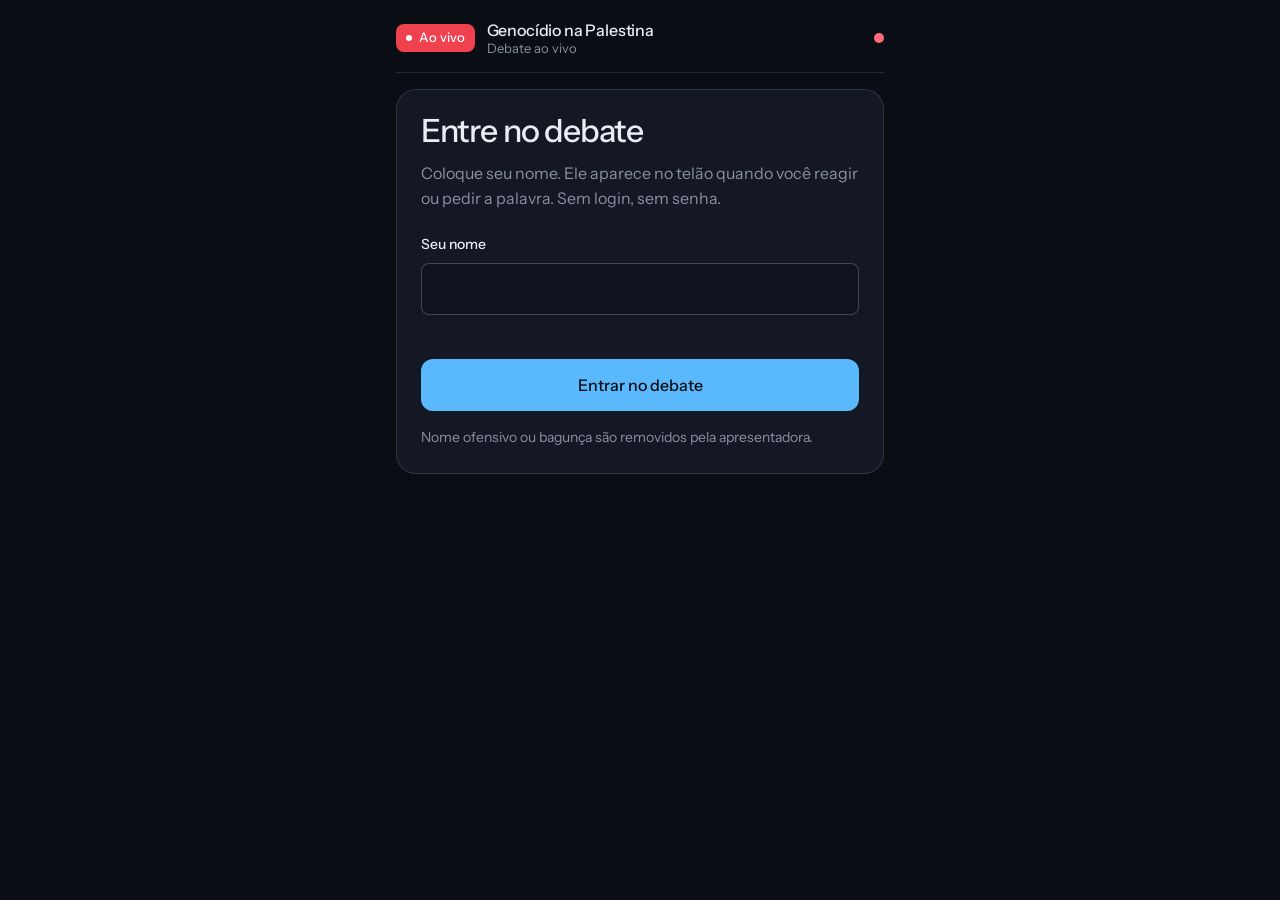
==== commit d2994fe9: "Telão funciona no celular e no PC; painel com barra de slides no celular - Telão: palco centralizado" ====
--- a/index.html
+++ b/index.html
@@ -246,7 +246,7 @@
           ${p.show ? `<i class="f" style="width:${pct}%"></i>` : ''}
           <span>${mine === i ? '<span class="check" aria-hidden="true">✓</span>' : ''}${esc(o)}</span>${p.show ? `<span class="p">${pct}%</span>` : ''}</button>`;
       }).join('')}
-      <div class="qpos">${p.open ? (mine != null ? 'Voto registrado. Pode trocar até a votação fechar.' : 'Toque numa opção para votar.') : `${total} votos`}</div>`;
+      <div class="qpos">${p.open ? (mine != null ? 'Voto registrado. Pode trocar até a votação fechar.' : 'Toque numa opção para votar.') : `${total} voto${total === 1 ? '' : 's'}`}</div>`;
   }
   $('pollBox').addEventListener('click', e => {
     const b = e.target.closest('.opt'); if (!b || !state.poll || !state.poll.open) return;
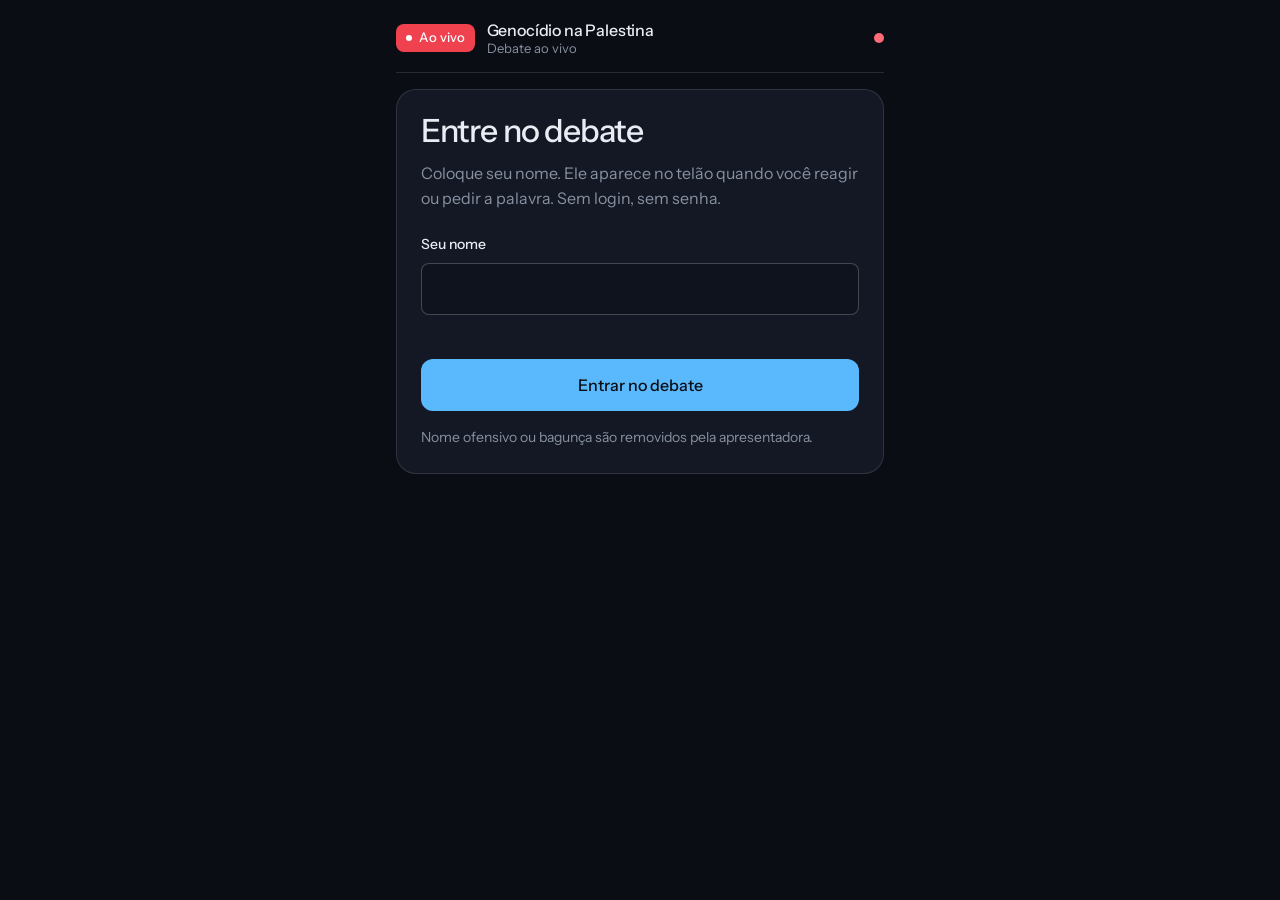
==== commit e8975cc9: "Celular do aluno avisa onde a votação vai aparecer Co-Authored-By: Claude Opus 5.5 <noreply@anthropi" ====
--- a/index.html
+++ b/index.html
@@ -213,7 +213,11 @@
     const items = queue.items || [];
     const pos = items.findIndex(i => i.uid === UID);
     const speaking = state.speaker && state.speaker.uid === UID;
-    $('turn').hidden = !speaking;
+    const drawn = !speaking && state.draw && state.draw.show && (state.draw.picks || []).some(p => p.uid === UID);
+    $('turn').hidden = !(speaking || drawn);
+    $('turn').textContent = speaking ? 'É a sua vez. Pode falar!' : 'Você foi sorteado! Daqui a pouco é a sua vez de defender o seu voto.';
+    if (drawn && navigator.vibrate && renderHand.lastDraw !== state.draw.id) navigator.vibrate([200, 100, 200]);
+    renderHand.lastDraw = drawn ? state.draw.id : null;
     const b = $('hand');
     b.hidden = speaking;
     b.disabled = !state.hands && !raised;
@@ -233,7 +237,15 @@
   function renderPoll() {
     const p = state.poll;
     const box = $('pollBox');
-    if (!p || (!p.open && !p.show)) { box.hidden = true; return; }
+    if (!p || (!p.open && !p.show)) {
+      // Sem votação aberta: avisa que ela vai aparecer aqui, pra ninguém achar que não tem
+      const sl = SLIDES[state.slide];
+      box.hidden = false;
+      box.innerHTML = sl && sl.poll
+        ? `<span class="label">Votação</span><h3>${esc(sl.poll.q)}</h3><div class="qpos" style="text-align:left">A votação abre em instantes. Fica de olho!</div>`
+        : `<span class="label">Votação</span><div class="qpos" style="text-align:left;margin-top:8px">Quando a Evilayne fizer uma pergunta, a votação aparece aqui. Quem votar pode ser sorteado pra defender o voto.</div>`;
+      return;
+    }
     box.hidden = false;
     const mine = myVotes[p.id];
     const total = p.total || 0;
